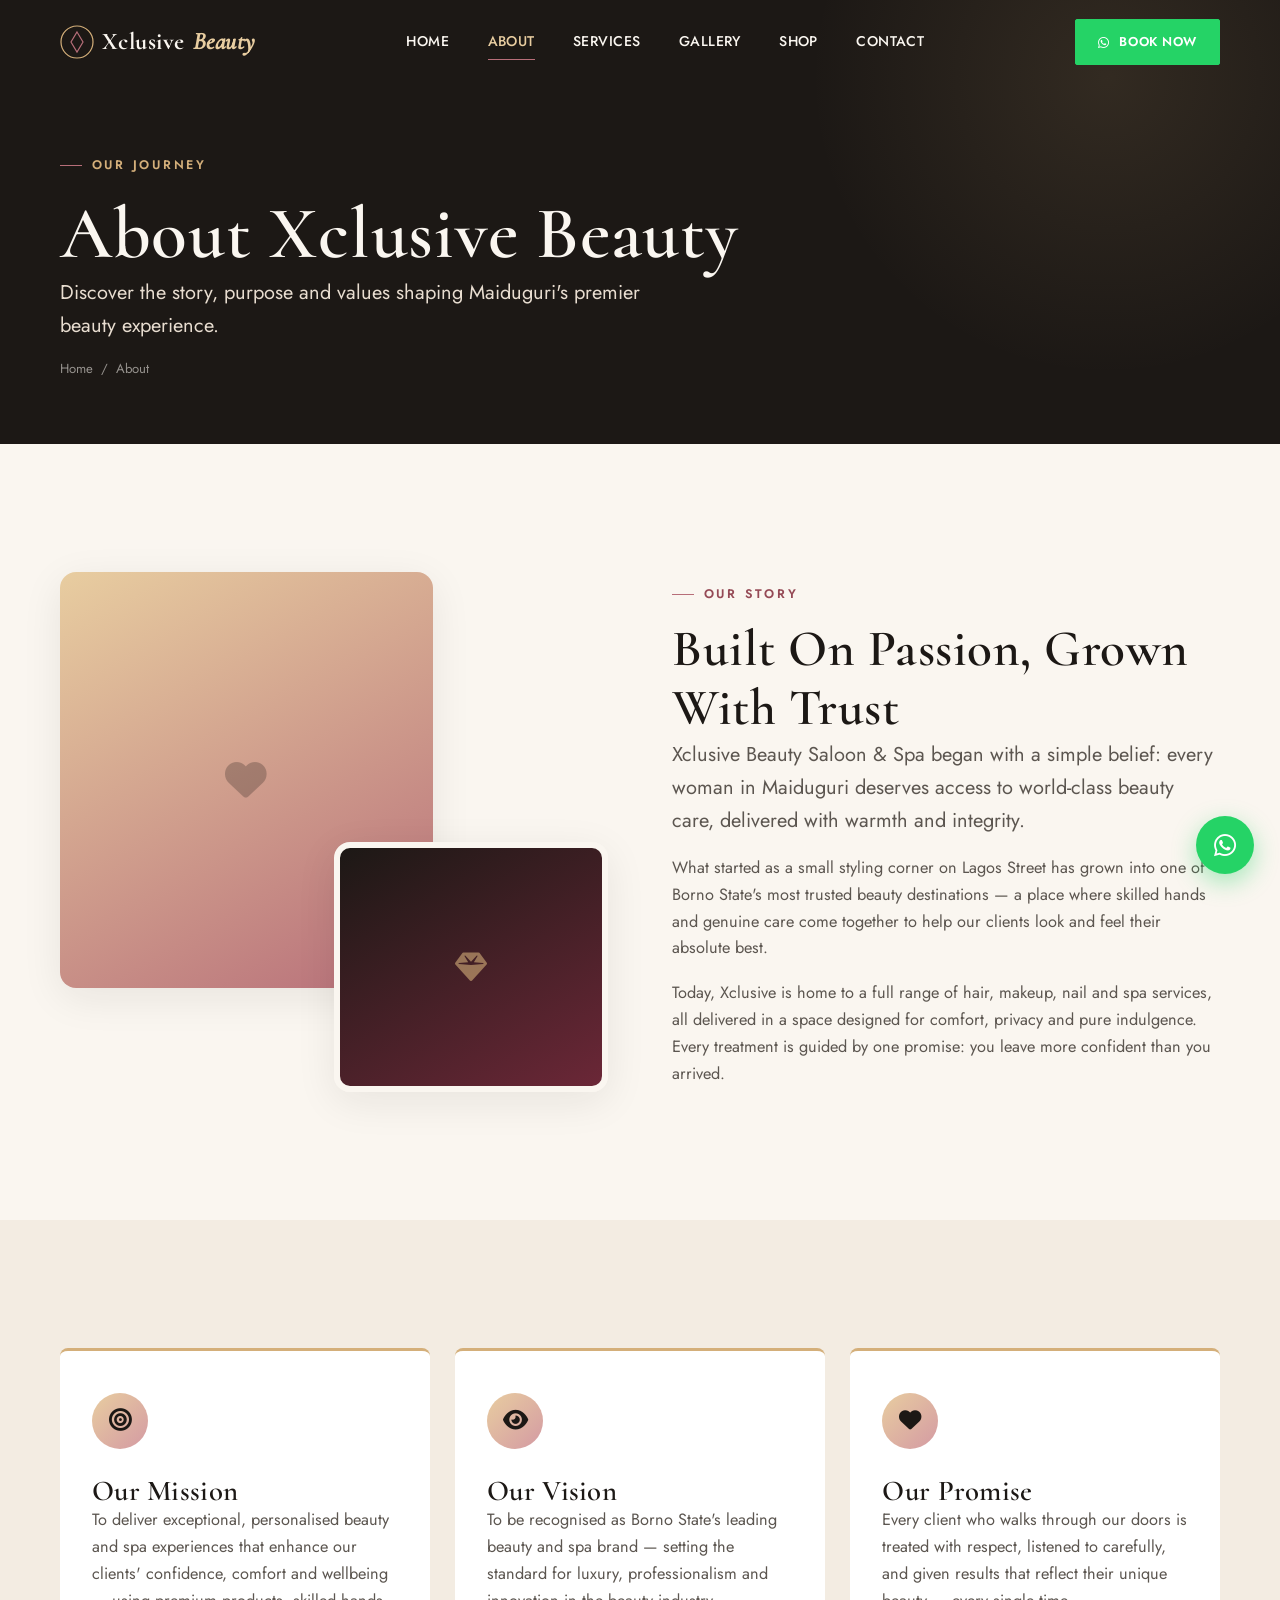
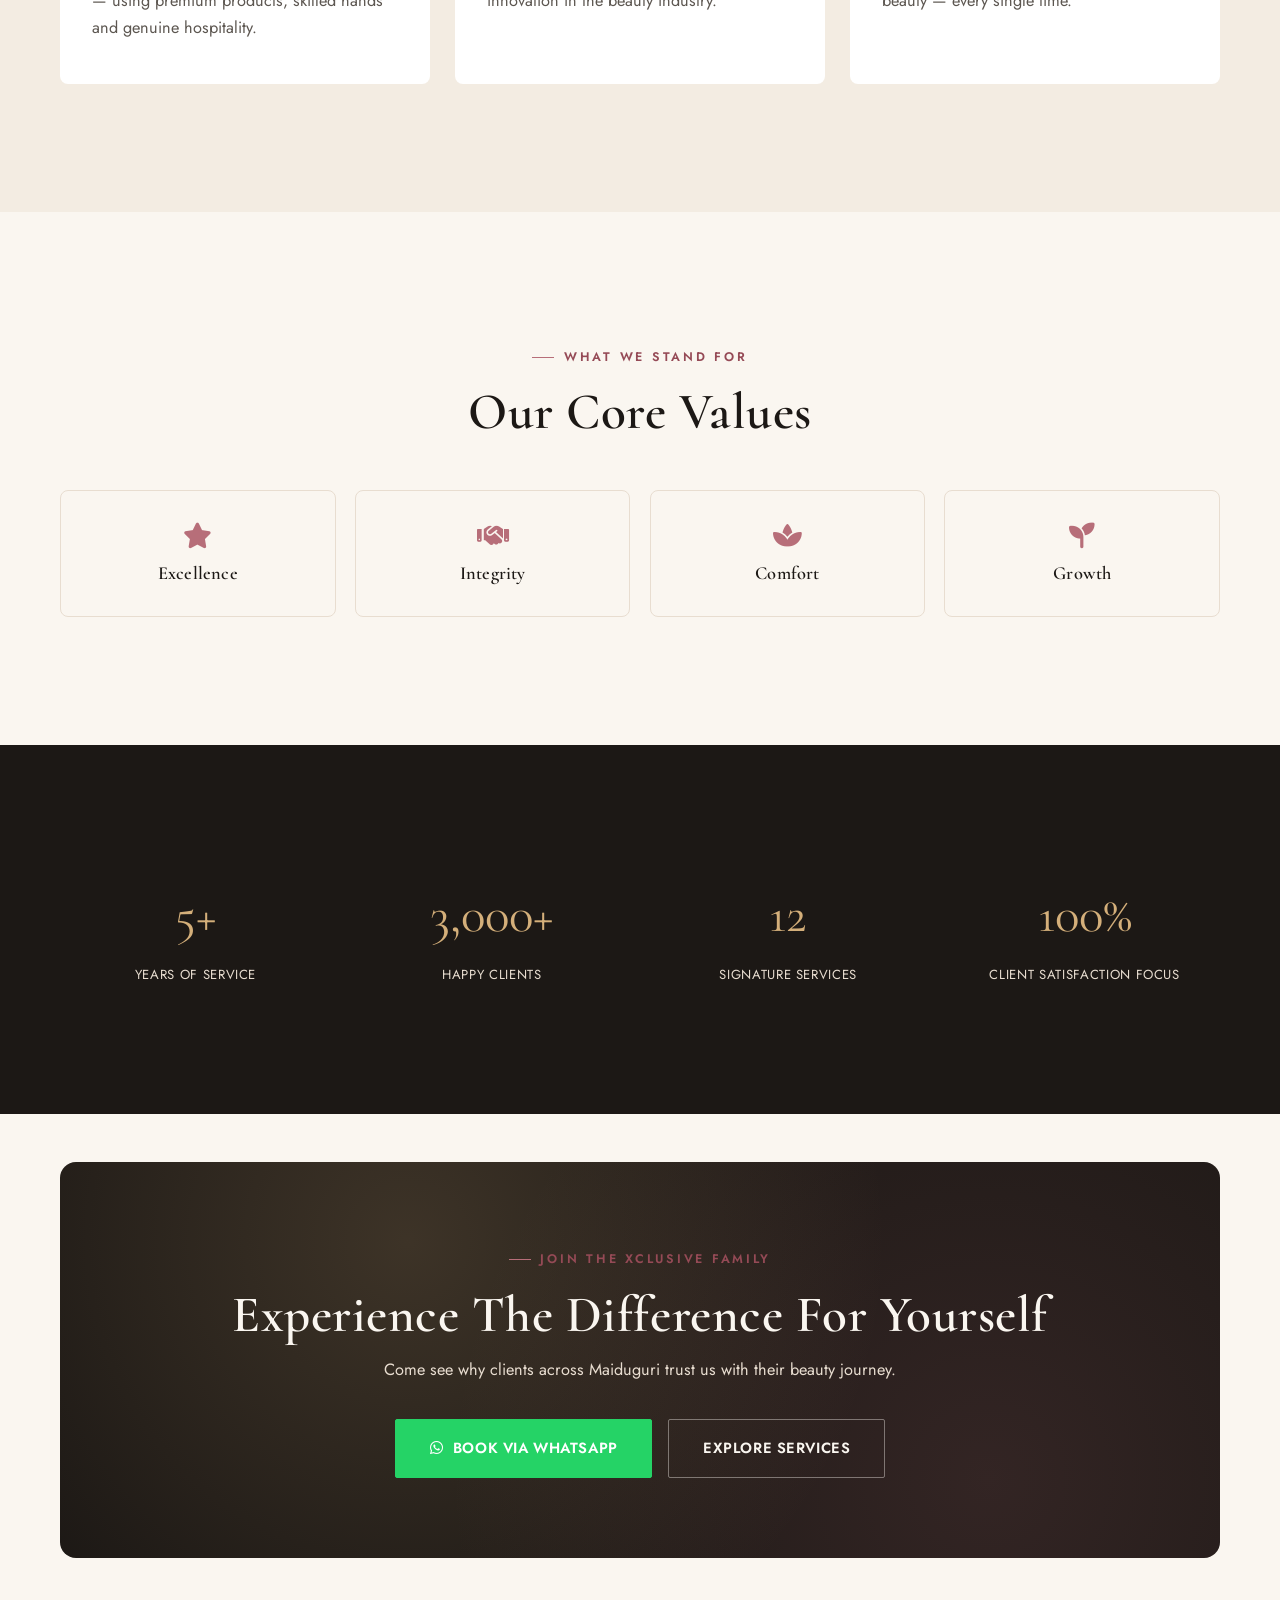
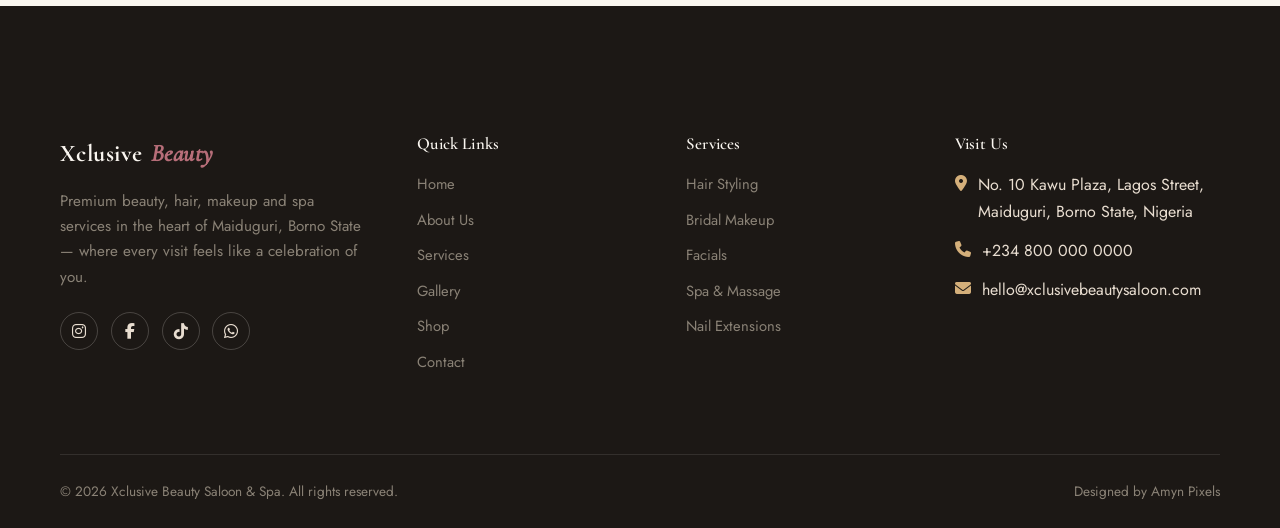
==== about.html @ 2d0c9a49 "Add files via upload" ====
<!DOCTYPE html>
<html lang="en" class="no-js">
<head>
  <meta charset="UTF-8">
  <meta name="viewport" content="width=device-width, initial-scale=1.0">
  <title>About Us | Xclusive Beauty Saloon & Spa Maiduguri</title>
  <meta name="description" content="Learn the story behind Xclusive Beauty Saloon & Spa in Maiduguri — our mission, vision and core values driving Borno State's premier beauty experience.">
  <meta name="keywords" content="Beauty Salon Maiduguri, About Xclusive Beauty, Hair Salon Maiduguri, Best Salon in Maiduguri">
  <link rel="canonical" href="https://xclusivebeautysaloon.com/about.html">

  <meta property="og:type" content="website">
  <meta property="og:title" content="About Xclusive Beauty Saloon & Spa">
  <meta property="og:description" content="The story, mission, vision and values behind Maiduguri's premier beauty and spa destination.">
  <meta property="og:url" content="https://xclusivebeautysaloon.com/about.html">
  <meta property="og:image" content="https://xclusivebeautysaloon.com/assets/images/og-cover.jpg">
  <meta name="twitter:card" content="summary_large_image">

  <link rel="icon" type="image/png" href="assets/images/favicon.png">
  <link rel="stylesheet" href="assets/css/style.css">
  <link rel="stylesheet" href="assets/fontawesome/css/all.min.css">
<noscript><style>.reveal{opacity:1!important;transform:none!important;}.mobile-menu,.menu-backdrop,.nav-toggle{display:none!important;}.nav-menu{display:flex!important;}</style></noscript>
</head>
<body>
  <a href="#main" class="skip-link">Skip to main content</a>

  <header class="site-header" id="siteHeader">
    <div class="container nav-wrap">
      <a href="index.html" class="logo">
        <span class="logo-mark">
          <svg width="34" height="34" viewBox="0 0 34 34" fill="none">
            <circle cx="17" cy="17" r="16" stroke="#D4AF7A" stroke-width="1.2"/>
            <path d="M17 7 L23 17 L17 27 L11 17 Z" stroke="#B76E79" stroke-width="1.2" fill="none"/>
          </svg>
        </span>
        <span>Xclusive</span> <span class="accent">Beauty</span>
      </a>

      <nav class="nav-menu" aria-label="Primary">
        <a href="index.html">Home</a>
        <a href="about.html" class="active">About</a>
        <a href="services.html">Services</a>
        <a href="gallery.html">Gallery</a>
        <a href="shop.html">Shop</a>
        <a href="contact.html">Contact</a>
      </nav>

      <div class="nav-actions">
        <a href="#" class="btn btn-whatsapp btn-sm" data-wa-book="">
          <i class="fa-brands fa-whatsapp"></i> Book Now
        </a>
        <button class="nav-toggle" aria-label="Open menu" aria-expanded="false">
          <span></span><span></span><span></span>
        </button>
      </div>
    </div>
  </header>

  <div class="menu-backdrop"></div>
  <nav class="mobile-menu" aria-label="Mobile">
    <a href="index.html">Home</a>
    <a href="about.html">About</a>
    <a href="services.html">Services</a>
    <a href="gallery.html">Gallery</a>
    <a href="shop.html">Shop</a>
    <a href="contact.html">Contact</a>
    <div class="mobile-cta">
      <a href="#" class="btn btn-whatsapp btn-block" data-wa-book="">
        <i class="fa-brands fa-whatsapp"></i> Book Via WhatsApp
      </a>
    </div>
  </nav>

  <main id="main">
    <section class="page-hero">
      <div class="container">
        <span class="eyebrow">Our Journey</span>
        <h1>About Xclusive Beauty</h1>
        <p class="lede">Discover the story, purpose and values shaping Maiduguri's premier beauty experience.</p>
        <div class="breadcrumb"><a href="index.html">Home</a><span>/</span><span>About</span></div>
      </div>
    </section>

    <!-- ===================== OUR STORY ===================== -->
    <section>
      <div class="container story-grid">
        <div class="story-collage reveal">
          <div class="img-1" style="background:linear-gradient(150deg,#E8CDA0,#B76E79);display:flex;align-items:center;justify-content:center;">
            <i class="fa-solid fa-heart" style="font-size:2.6rem;color:#1C1815;opacity:0.25;"></i>
          </div>
          <div class="img-2" style="background:linear-gradient(150deg,#1C1815,#6B2737);display:flex;align-items:center;justify-content:center;">
            <i class="fa-solid fa-gem" style="font-size:2rem;color:#D4AF7A;opacity:0.6;"></i>
          </div>
        </div>

        <div class="reveal reveal-delay-1">
          <span class="eyebrow">Our Story</span>
          <h2>Built On Passion, Grown With Trust</h2>
          <p class="lede">Xclusive Beauty Saloon & Spa began with a simple belief: every woman in Maiduguri deserves access to world-class beauty care, delivered with warmth and integrity.</p>
          <p style="margin-top:1.1rem;">What started as a small styling corner on Lagos Street has grown into one of Borno State's most trusted beauty destinations — a place where skilled hands and genuine care come together to help our clients look and feel their absolute best.</p>
          <p style="margin-top:1.1rem;">Today, Xclusive is home to a full range of hair, makeup, nail and spa services, all delivered in a space designed for comfort, privacy and pure indulgence. Every treatment is guided by one promise: you leave more confident than you arrived.</p>
        </div>
      </div>
    </section>

    <!-- ===================== MISSION / VISION / VALUES INTRO ===================== -->
    <section class="bg-cream-dim">
      <div class="container">
        <div class="mvv-grid">
          <div class="mvv-card reveal">
            <div class="why-icon"><i class="fa-solid fa-bullseye"></i></div>
            <h3>Our Mission</h3>
            <p>To deliver exceptional, personalised beauty and spa experiences that enhance our clients' confidence, comfort and wellbeing — using premium products, skilled hands and genuine hospitality.</p>
          </div>

          <div class="mvv-card reveal reveal-delay-1">
            <div class="why-icon"><i class="fa-solid fa-eye"></i></div>
            <h3>Our Vision</h3>
            <p>To be recognised as Borno State's leading beauty and spa brand — setting the standard for luxury, professionalism and innovation in the beauty industry.</p>
          </div>

          <div class="mvv-card reveal reveal-delay-2">
            <div class="why-icon"><i class="fa-solid fa-heart"></i></div>
            <h3>Our Promise</h3>
            <p>Every client who walks through our doors is treated with respect, listened to carefully, and given results that reflect their unique beauty — every single time.</p>
          </div>
        </div>
      </div>
    </section>

    <!-- ===================== CORE VALUES ===================== -->
    <section>
      <div class="container">
        <div class="section-head center reveal">
          <span class="eyebrow" style="justify-content:center;">What We Stand For</span>
          <h2>Our Core Values</h2>
        </div>

        <div class="values-grid">
          <div class="value-pill reveal">
            <i class="fa-solid fa-star"></i>
            <h4>Excellence</h4>
          </div>
          <div class="value-pill reveal reveal-delay-1">
            <i class="fa-solid fa-handshake"></i>
            <h4>Integrity</h4>
          </div>
          <div class="value-pill reveal reveal-delay-2">
            <i class="fa-solid fa-spa"></i>
            <h4>Comfort</h4>
          </div>
          <div class="value-pill reveal reveal-delay-3">
            <i class="fa-solid fa-seedling"></i>
            <h4>Growth</h4>
          </div>
        </div>
      </div>
    </section>

    <!-- ===================== STATS ===================== -->
    <section class="bg-dark">
      <div class="container">
        <div class="stat-strip reveal">
          <div>
            <div class="num">5+</div>
            <div class="label">Years of Service</div>
          </div>
          <div>
            <div class="num">3,000+</div>
            <div class="label">Happy Clients</div>
          </div>
          <div>
            <div class="num">12</div>
            <div class="label">Signature Services</div>
          </div>
          <div>
            <div class="num">100%</div>
            <div class="label">Client Satisfaction Focus</div>
          </div>
        </div>
      </div>
    </section>

    <!-- ===================== CTA ===================== -->
    <section class="section-cta">
      <div class="container">
        <div class="cta-band reveal">
          <span class="eyebrow" style="justify-content:center;">Join The Xclusive Family</span>
          <h2>Experience The Difference For Yourself</h2>
          <p>Come see why clients across Maiduguri trust us with their beauty journey.</p>
          <div class="cta-actions">
            <a href="#" class="btn btn-whatsapp" data-wa-book="">
              <i class="fa-brands fa-whatsapp"></i> Book Via WhatsApp
            </a>
            <a href="services.html" class="btn btn-outline on-dark">Explore Services</a>
          </div>
        </div>
      </div>
    </section>
  </main>

  <footer class="site-footer">
    <div class="container">
      <div class="footer-grid">
        <div class="footer-brand">
          <a href="index.html" class="logo"><span>Xclusive</span> <span class="accent">Beauty</span></a>
          <p>Premium beauty, hair, makeup and spa services in the heart of Maiduguri, Borno State — where every visit feels like a celebration of you.</p>
          <div class="social-row">
            <a href="#" aria-label="Instagram"><i class="fa-brands fa-instagram"></i></a>
            <a href="#" aria-label="Facebook"><i class="fa-brands fa-facebook-f"></i></a>
            <a href="#" aria-label="TikTok"><i class="fa-brands fa-tiktok"></i></a>
            <a href="#" data-wa-general aria-label="WhatsApp"><i class="fa-brands fa-whatsapp"></i></a>
          </div>
        </div>

        <div class="footer-col">
          <h4>Quick Links</h4>
          <ul>
            <li><a href="index.html">Home</a></li>
            <li><a href="about.html">About Us</a></li>
            <li><a href="services.html">Services</a></li>
            <li><a href="gallery.html">Gallery</a></li>
            <li><a href="shop.html">Shop</a></li>
            <li><a href="contact.html">Contact</a></li>
          </ul>
        </div>

        <div class="footer-col">
          <h4>Services</h4>
          <ul>
            <li><a href="services.html#hair-styling">Hair Styling</a></li>
            <li><a href="services.html#bridal-makeup">Bridal Makeup</a></li>
            <li><a href="services.html#facials">Facials</a></li>
            <li><a href="services.html#spa-massage">Spa & Massage</a></li>
            <li><a href="services.html#nail-extensions">Nail Extensions</a></li>
          </ul>
        </div>

        <div class="footer-col">
          <h4>Visit Us</h4>
          <div class="contact-item">
            <i class="fa-solid fa-location-dot"></i>
            <span>No. 10 Kawu Plaza, Lagos Street, Maiduguri, Borno State, Nigeria</span>
          </div>
          <div class="contact-item" style="margin-top:0.8rem;">
            <i class="fa-solid fa-phone"></i>
            <span>+234 800 000 0000</span>
          </div>
          <div class="contact-item" style="margin-top:0.8rem;">
            <i class="fa-solid fa-envelope"></i>
            <span>hello@xclusivebeautysaloon.com</span>
          </div>
        </div>
      </div>

      <div class="footer-bottom">
        <span>&copy; <span data-year></span> Xclusive Beauty Saloon & Spa. All rights reserved.</span>
        <span>Designed by Amyn Pixels</span>
      </div>
    </div>
  </footer>

  <a href="#" class="wa-float" data-wa-general aria-label="Chat with us on WhatsApp">
    <i class="fa-brands fa-whatsapp"></i>
  </a>

  <script src="assets/js/script.js"></script>
</body>
</html>
---- assets/css/style.css ----
/* ==========================================================================
   XCLUSIVE BEAUTY SALOON & SPA — Design System
   Maiduguri, Borno State, Nigeria
   ========================================================================== */

/* -------------------- Fonts (self-hosted) -------------------- */
@font-face {
  font-family: 'Cormorant';
  font-style: normal;
  font-weight: 400;
  font-display: swap;
  src: url('../fonts/cormorant-latin-400-normal.woff2') format('woff2');
}
@font-face {
  font-family: 'Cormorant';
  font-style: normal;
  font-weight: 500;
  font-display: swap;
  src: url('../fonts/cormorant-latin-500-normal.woff2') format('woff2');
}
@font-face {
  font-family: 'Cormorant';
  font-style: italic;
  font-weight: 500;
  font-display: swap;
  src: url('../fonts/cormorant-latin-500-italic.woff2') format('woff2');
}
@font-face {
  font-family: 'Cormorant';
  font-style: normal;
  font-weight: 600;
  font-display: swap;
  src: url('../fonts/cormorant-latin-600-normal.woff2') format('woff2');
}
@font-face {
  font-family: 'Cormorant';
  font-style: normal;
  font-weight: 700;
  font-display: swap;
  src: url('../fonts/cormorant-latin-700-normal.woff2') format('woff2');
}
@font-face {
  font-family: 'Jost';
  font-style: normal;
  font-weight: 300;
  font-display: swap;
  src: url('../fonts/jost-latin-300-normal.woff2') format('woff2');
}
@font-face {
  font-family: 'Jost';
  font-style: normal;
  font-weight: 400;
  font-display: swap;
  src: url('../fonts/jost-latin-400-normal.woff2') format('woff2');
}
@font-face {
  font-family: 'Jost';
  font-style: normal;
  font-weight: 500;
  font-display: swap;
  src: url('../fonts/jost-latin-500-normal.woff2') format('woff2');
}
@font-face {
  font-family: 'Jost';
  font-style: normal;
  font-weight: 600;
  font-display: swap;
  src: url('../fonts/jost-latin-600-normal.woff2') format('woff2');
}
@font-face {
  font-family: 'Jost';
  font-style: normal;
  font-weight: 700;
  font-display: swap;
  src: url('../fonts/jost-latin-700-normal.woff2') format('woff2');
}

/* -------------------- Design Tokens -------------------- */
:root {
  /* Color Palette */
  --charcoal: #1C1815;
  --charcoal-soft: #2A241F;
  --rose-gold: #B76E79;
  --rose-gold-light: #D49AA3;
  --rose-gold-text: #954A56; /* AA-compliant variant for small text on light backgrounds */
  --soft-gold: #D4AF7A;
  --soft-gold-light: #E8CDA0;
  --cream: #FAF6F0;
  --cream-dim: #F3ECE2;
  --beige: #E8DDD0;
  --wine: #6B2737;
  --white: #FFFFFF;

  --ink: #1C1815;
  --ink-soft: #5C5650;
  --ink-faint: #8A8276;

  /* Typography */
  --font-display: 'Cormorant', serif;
  --font-body: 'Jost', sans-serif;

  /* Spacing scale */
  --space-xs: 0.5rem;
  --space-sm: 1rem;
  --space-md: 1.75rem;
  --space-lg: 3rem;
  --space-xl: 5rem;
  --space-2xl: 8rem;

  /* Radius */
  --radius-sm: 4px;
  --radius-md: 8px;
  --radius-lg: 16px;

  /* Shadow */
  --shadow-soft: 0 10px 40px rgba(28, 24, 21, 0.08);
  --shadow-deep: 0 20px 60px rgba(28, 24, 21, 0.18);
  --shadow-gold: 0 8px 30px rgba(212, 175, 122, 0.25);

  /* Transitions */
  --ease: cubic-bezier(0.4, 0, 0.2, 1);
  --t-fast: 0.25s var(--ease);
  --t-med: 0.45s var(--ease);
  --t-slow: 0.7s var(--ease);

  --container: 1240px;
  --header-h: 84px;
}

/* -------------------- Reset -------------------- */
* { margin: 0; padding: 0; box-sizing: border-box; }

html {
  scroll-behavior: smooth;
  -webkit-text-size-adjust: 100%;
}

@media (prefers-reduced-motion: reduce) {
  html { scroll-behavior: auto; }
  *, *::before, *::after {
    animation-duration: 0.01ms !important;
    animation-iteration-count: 1 !important;
    transition-duration: 0.01ms !important;
    scroll-behavior: auto !important;
  }
}

body {
  font-family: var(--font-body);
  background: var(--cream);
  color: var(--ink);
  line-height: 1.65;
  font-weight: 400;
  -webkit-font-smoothing: antialiased;
  overflow-x: hidden;
}

img { max-width: 100%; display: block; }
a { color: inherit; text-decoration: none; }
ul { list-style: none; }
button { font-family: inherit; cursor: pointer; border: none; background: none; }
input, textarea { font-family: inherit; }

:focus-visible {
  outline: 2px solid var(--rose-gold);
  outline-offset: 3px;
}

.container {
  width: 100%;
  max-width: var(--container);
  margin: 0 auto;
  padding: 0 1.5rem;
}

@media (min-width: 768px) {
  .container { padding: 0 2.5rem; }
}

/* -------------------- Typography -------------------- */
h1, h2, h3, h4, .font-display {
  font-family: var(--font-display);
  font-weight: 600;
  line-height: 1.15;
  color: var(--charcoal);
  letter-spacing: 0.01em;
}

h1 { font-size: clamp(2.6rem, 7vw, 4.6rem); font-weight: 600; }
h2 { font-size: clamp(2.1rem, 5vw, 3.2rem); }
h3 { font-size: clamp(1.4rem, 3vw, 1.8rem); }

.eyebrow {
  font-family: var(--font-body);
  font-size: 0.78rem;
  letter-spacing: 0.22em;
  text-transform: uppercase;
  color: var(--rose-gold-text);
  font-weight: 600;
  display: inline-flex;
  align-items: center;
  gap: 0.6rem;
  margin-bottom: var(--space-sm);
}

.eyebrow::before {
  content: '';
  width: 22px;
  height: 1px;
  background: var(--rose-gold);
  display: inline-block;
}

p { color: var(--ink-soft); font-size: 1.02rem; }

.lede {
  font-size: clamp(1.05rem, 2vw, 1.25rem);
  color: var(--ink-soft);
  max-width: 620px;
}

/* -------------------- Ornament: signature motif --------------------
   A linear geometric motif referencing Islamic star-pattern lattices,
   rendered minimally as section dividers and accents. */
.motif-divider {
  width: 100%;
  height: 28px;
  display: flex;
  justify-content: center;
  align-items: center;
  margin: var(--space-lg) 0;
}

.motif-divider svg { height: 100%; opacity: 0.55; }

.motif-rule {
  display: flex;
  align-items: center;
  gap: 0.8rem;
}

.motif-rule .line {
  height: 1px;
  width: 40px;
  background: linear-gradient(90deg, transparent, var(--soft-gold));
}

.motif-rule .line.right {
  background: linear-gradient(90deg, var(--soft-gold), transparent);
}

.motif-diamond {
  width: 8px;
  height: 8px;
  border: 1.5px solid var(--soft-gold);
  transform: rotate(45deg);
}

/* -------------------- Buttons -------------------- */
.btn {
  display: inline-flex;
  align-items: center;
  justify-content: center;
  gap: 0.6rem;
  padding: 1rem 2.1rem;
  font-family: var(--font-body);
  font-size: 0.92rem;
  font-weight: 600;
  letter-spacing: 0.04em;
  text-transform: uppercase;
  border-radius: 2px;
  transition: all var(--t-fast);
  white-space: nowrap;
  position: relative;
}

.btn-primary {
  background: var(--charcoal);
  color: var(--cream);
  border: 1px solid var(--charcoal);
}

.btn-primary:hover {
  background: var(--wine);
  border-color: var(--wine);
  transform: translateY(-2px);
  box-shadow: var(--shadow-deep);
}

.btn-gold {
  background: linear-gradient(135deg, var(--soft-gold), var(--rose-gold));
  color: var(--charcoal);
  border: 1px solid transparent;
}

.btn-gold:hover {
  transform: translateY(-2px);
  box-shadow: var(--shadow-gold);
}

.btn-outline {
  background: transparent;
  color: var(--charcoal);
  border: 1px solid var(--charcoal);
}

.btn-outline:hover {
  background: var(--charcoal);
  color: var(--cream);
}

.btn-outline.on-dark {
  color: var(--cream);
  border-color: rgba(250, 246, 240, 0.4);
}

.btn-outline.on-dark:hover {
  background: var(--cream);
  color: var(--charcoal);
}

.btn-whatsapp {
  background: #25D366;
  color: var(--white);
  border: 1px solid #25D366;
}

.btn-whatsapp:hover {
  background: #1ebe59;
  transform: translateY(-2px);
  box-shadow: 0 10px 30px rgba(37, 211, 102, 0.35);
}

.btn-sm { padding: 0.7rem 1.4rem; font-size: 0.8rem; }
.btn-block { width: 100%; }

/* -------------------- Header / Navigation -------------------- */
.site-header {
  position: fixed;
  top: 0;
  left: 0;
  width: 100%;
  z-index: 1000;
  height: var(--header-h);
  display: flex;
  align-items: center;
  background: rgba(250, 246, 240, 0.0);
  transition: all var(--t-med);
}

.site-header .logo,
.site-header .nav-menu a {
  color: var(--cream);
  transition: color var(--t-med);
}

.site-header .logo .accent {
  color: var(--soft-gold-light);
}

.site-header .nav-toggle span {
  background: var(--cream);
}

.site-header.is-scrolled {
  background: rgba(250, 246, 240, 0.96);
  backdrop-filter: blur(10px);
  box-shadow: 0 1px 0 rgba(28,24,21,0.06);
  height: 72px;
}

.site-header.is-scrolled .logo,
.site-header.is-scrolled .nav-menu a {
  color: var(--charcoal);
}

.site-header.is-scrolled .logo .accent {
  color: var(--rose-gold-text);
}

.site-header.is-scrolled .nav-toggle span {
  background: var(--charcoal);
}

.nav-wrap {
  width: 100%;
  display: flex;
  align-items: center;
  justify-content: space-between;
}

.logo {
  font-family: var(--font-display);
  font-size: 1.5rem;
  font-weight: 700;
  letter-spacing: 0.02em;
  display: flex;
  align-items: center;
  gap: 0.5rem;
}

.logo .logo-mark {
  width: 34px;
  height: 34px;
  display: inline-flex;
  align-items: center;
  justify-content: center;
}

.logo span.accent { color: var(--rose-gold); font-style: italic; }

.nav-menu {
  display: none;
  align-items: center;
  gap: 2.4rem;
}

.nav-menu a {
  font-size: 0.88rem;
  font-weight: 500;
  letter-spacing: 0.03em;
  text-transform: uppercase;
  position: relative;
  padding: 0.4rem 0;
  transition: color var(--t-fast);
}

.nav-menu a::after {
  content: '';
  position: absolute;
  bottom: 0;
  left: 0;
  width: 0;
  height: 1px;
  background: var(--rose-gold);
  transition: width var(--t-fast);
}

.nav-menu a:hover::after,
.nav-menu a.active::after {
  width: 100%;
}

.nav-menu a.active { color: var(--soft-gold-light); }
.site-header.is-scrolled .nav-menu a.active { color: var(--rose-gold-text); }

.nav-actions { display: flex; align-items: center; gap: 1rem; }

.nav-actions .btn { display: none; }

.nav-toggle {
  display: flex;
  flex-direction: column;
  justify-content: center;
  gap: 5px;
  width: 30px;
  height: 30px;
  z-index: 1001;
}

.nav-toggle span {
  width: 100%;
  height: 1.5px;
  background: var(--charcoal);
  transition: all var(--t-fast);
}

.nav-toggle.is-active span:nth-child(1) { transform: translateY(6.5px) rotate(45deg); }
.nav-toggle.is-active span:nth-child(2) { opacity: 0; }
.nav-toggle.is-active span:nth-child(3) { transform: translateY(-6.5px) rotate(-45deg); }

.mobile-menu {
  position: fixed;
  top: 0;
  right: 0;
  width: 100%;
  max-width: 380px;
  height: 100vh;
  background: var(--charcoal);
  z-index: 999;
  transform: translateX(100%);
  transition: transform var(--t-med);
  display: flex;
  flex-direction: column;
  padding: calc(var(--header-h) + 1rem) 2.2rem 2rem;
}

.mobile-menu.is-open { transform: translateX(0); }

.mobile-menu a {
  font-family: var(--font-display);
  font-size: 1.7rem;
  color: var(--cream);
  padding: 0.7rem 0;
  border-bottom: 1px solid rgba(250,246,240,0.08);
}

.mobile-menu .mobile-cta {
  margin-top: var(--space-lg);
  display: flex;
  flex-direction: column;
  gap: 0.9rem;
}

.menu-backdrop {
  position: fixed;
  inset: 0;
  background: rgba(28,24,21,0.5);
  z-index: 998;
  opacity: 0;
  visibility: hidden;
  transition: opacity var(--t-med);
}

.menu-backdrop.is-open { opacity: 1; visibility: visible; }

@media (min-width: 1000px) {
  .nav-menu { display: flex; }
  .nav-actions .btn { display: inline-flex; }
  .nav-toggle, .mobile-menu, .menu-backdrop { display: none; }
}

/* -------------------- Page Hero (sub-pages) -------------------- */
.page-hero {
  padding: calc(var(--header-h) + 4rem) 0 4rem;
  background: var(--charcoal);
  position: relative;
  overflow: hidden;
}

.page-hero::before {
  content: '';
  position: absolute;
  top: -50%;
  right: -10%;
  width: 600px;
  height: 600px;
  background: radial-gradient(circle, rgba(212,175,122,0.12), transparent 70%);
}

.page-hero .container { position: relative; z-index: 2; }
.page-hero .eyebrow { color: var(--soft-gold); }
.page-hero h1 { color: var(--cream); }
.page-hero p { color: var(--beige); }

.breadcrumb {
  display: flex;
  gap: 0.5rem;
  font-size: 0.82rem;
  color: var(--ink-faint);
  margin-top: 1rem;
}

.page-hero .breadcrumb { color: rgba(250,246,240,0.55); }
.page-hero .breadcrumb a:hover { color: var(--soft-gold); }

/* -------------------- Sections -------------------- */
section { padding: var(--space-2xl) 0; position: relative; }

.section-head {
  max-width: 680px;
  margin-bottom: var(--space-lg);
}

.section-head.center { margin-left: auto; margin-right: auto; text-align: center; }

.bg-dark { background: var(--charcoal); color: var(--cream); }
.bg-dark h2, .bg-dark h3 { color: var(--cream); }
.bg-dark p { color: var(--beige); }
.bg-dark .eyebrow { color: var(--soft-gold); }

.bg-beige { background: var(--beige); }
.bg-cream-dim { background: var(--cream-dim); }

/* -------------------- Scroll Reveal -------------------- */
.reveal {
  opacity: 0;
  transform: translateY(28px);
  transition: opacity 0.8s var(--ease), transform 0.8s var(--ease);
}

.reveal.is-visible {
  opacity: 1;
  transform: translateY(0);
}

.reveal-delay-1 { transition-delay: 0.1s; }
.reveal-delay-2 { transition-delay: 0.2s; }
.reveal-delay-3 { transition-delay: 0.3s; }
.reveal-delay-4 { transition-delay: 0.4s; }

/* If JavaScript fails to load, ensure content is still visible */
.no-js .reveal {
  opacity: 1;
  transform: none;
}

/* -------------------- Footer -------------------- */
.site-footer {
  background: var(--charcoal);
  color: var(--beige);
  padding: var(--space-2xl) 0 0;
}

.footer-grid {
  display: grid;
  gap: var(--space-lg);
  grid-template-columns: 1fr;
  padding-bottom: var(--space-xl);
  border-bottom: 1px solid rgba(250,246,240,0.1);
}

@media (min-width: 768px) {
  .footer-grid { grid-template-columns: 1.4fr 1fr 1fr 1.2fr; }
}

.footer-brand .logo { color: var(--cream); }
.footer-brand p { margin-top: 1rem; max-width: 320px; color: var(--ink-faint); font-size: 0.95rem; }

.footer-col h4 {
  color: var(--cream);
  font-size: 1.05rem;
  margin-bottom: 1.2rem;
  font-family: var(--font-display);
}

.footer-col ul { display: flex; flex-direction: column; gap: 0.7rem; }
.footer-col a, .footer-col li {
  color: var(--ink-faint);
  font-size: 0.92rem;
  transition: color var(--t-fast);
}
.footer-col a:hover { color: var(--soft-gold); }

.footer-col .contact-item {
  display: flex;
  gap: 0.7rem;
  align-items: flex-start;
}

.footer-col .contact-item i { color: var(--soft-gold); margin-top: 3px; width: 16px; }

.social-row { display: flex; gap: 0.8rem; margin-top: 1.4rem; }

.social-row a {
  width: 38px;
  height: 38px;
  border-radius: 50%;
  border: 1px solid rgba(250,246,240,0.2);
  display: flex;
  align-items: center;
  justify-content: center;
  transition: all var(--t-fast);
}

.social-row a:hover {
  background: var(--rose-gold);
  border-color: var(--rose-gold);
  transform: translateY(-3px);
}

.footer-bottom {
  padding: 1.6rem 0;
  display: flex;
  flex-direction: column;
  gap: 0.6rem;
  align-items: center;
  text-align: center;
  font-size: 0.85rem;
  color: var(--ink-faint);
}

@media (min-width: 768px) {
  .footer-bottom { flex-direction: row; justify-content: space-between; }
}

/* -------------------- WhatsApp Floating Button -------------------- */
.wa-float {
  position: fixed;
  bottom: 1.6rem;
  right: 1.6rem;
  width: 58px;
  height: 58px;
  background: #25D366;
  border-radius: 50%;
  display: flex;
  align-items: center;
  justify-content: center;
  color: #fff;
  font-size: 1.6rem;
  box-shadow: 0 8px 24px rgba(37,211,102,0.4);
  z-index: 900;
  transition: transform var(--t-fast);
  animation: wa-pulse 2.6s infinite;
}

.wa-float:hover { transform: scale(1.08); }

@keyframes wa-pulse {
  0% { box-shadow: 0 8px 24px rgba(37,211,102,0.4), 0 0 0 0 rgba(37,211,102,0.5); }
  70% { box-shadow: 0 8px 24px rgba(37,211,102,0.4), 0 0 0 14px rgba(37,211,102,0); }
  100% { box-shadow: 0 8px 24px rgba(37,211,102,0.4), 0 0 0 0 rgba(37,211,102,0); }
}

/* -------------------- Utility -------------------- */
.text-center { text-align: center; }
.mt-lg { margin-top: var(--space-lg); }
.mb-lg { margin-bottom: var(--space-lg); }
.flex-row { display: flex; align-items: center; }
.gap-sm { gap: 0.8rem; }
.gap-md { gap: 1.5rem; }

.visually-hidden {
  position: absolute;
  width: 1px; height: 1px;
  overflow: hidden;
  clip: rect(0,0,0,0);
}

.skip-link {
  position: absolute;
  left: -999px;
  top: 0;
  background: var(--charcoal);
  color: var(--cream);
  padding: 0.8rem 1.2rem;
  z-index: 2000;
}

.skip-link:focus { left: 0; }

/* ==========================================================================
   HOME PAGE COMPONENTS
   ========================================================================== */

/* -------------------- Hero -------------------- */
.hero {
  position: relative;
  min-height: 100vh;
  display: flex;
  align-items: center;
  background: var(--charcoal);
  overflow: hidden;
  padding-top: var(--header-h);
}

.hero-grid {
  display: grid;
  grid-template-columns: 1fr;
  gap: 2.5rem;
  align-items: center;
  width: 100%;
  position: relative;
  z-index: 3;
}

@media (min-width: 960px) {
  .hero-grid { grid-template-columns: 1.05fr 0.95fr; gap: 3rem; }
}

.hero-content { padding: 2rem 0; }

.hero-content .eyebrow { color: var(--soft-gold); }

.hero h1 {
  color: var(--cream);
  margin-bottom: 1.4rem;
}

.hero h1 em {
  font-style: italic;
  color: var(--rose-gold-light);
  font-weight: 500;
}

.hero .lede { color: var(--beige); margin-bottom: 2.2rem; }

.hero-actions {
  display: flex;
  flex-wrap: wrap;
  gap: 1rem;
}

.hero-stats {
  display: flex;
  gap: 1.8rem 2.2rem;
  margin-top: 3rem;
  flex-wrap: wrap;
}

.hero-stat {
  min-width: 110px;
  max-width: 140px;
  flex: 0 1 auto;
}

.hero-stat .num {
  font-family: var(--font-display);
  font-size: 2.1rem;
  color: var(--soft-gold);
  font-weight: 600;
  line-height: 1;
}

.hero-stat .label {
  font-size: 0.78rem;
  letter-spacing: 0.05em;
  text-transform: uppercase;
  color: var(--ink-faint);
  margin-top: 0.3rem;
  line-height: 1.4;
}

.hero-visual {
  position: relative;
  height: 420px;
}

@media (min-width: 960px) { .hero-visual { height: 560px; } }

.hero-frame {
  position: absolute;
  border-radius: var(--radius-lg);
  overflow: hidden;
  box-shadow: var(--shadow-deep);
}

.hero-frame.main {
  width: 78%;
  height: 88%;
  top: 0;
  right: 0;
}

.hero-frame.main img { width: 100%; height: 100%; object-fit: cover; }

.hero-frame.float {
  width: 48%;
  height: 42%;
  bottom: 0;
  left: 0;
  border: 6px solid var(--charcoal);
  z-index: 4;
}

.hero-frame.float img { width: 100%; height: 100%; object-fit: cover; }

.hero-badge {
  position: absolute;
  top: -1.4rem;
  right: 8%;
  background: linear-gradient(135deg, var(--soft-gold), var(--rose-gold));
  color: var(--charcoal);
  padding: 0.9rem 1.3rem;
  border-radius: var(--radius-md);
  box-shadow: var(--shadow-gold);
  z-index: 5;
  font-size: 0.82rem;
  font-weight: 600;
  display: flex;
  align-items: center;
  gap: 0.6rem;
  text-transform: uppercase;
  letter-spacing: 0.03em;
}

.hero-deco {
  position: absolute;
  top: 10%;
  left: 0;
  width: 380px;
  opacity: 0.25;
  z-index: 1;
  pointer-events: none;
}

.scroll-cue {
  position: absolute;
  bottom: 1.8rem;
  left: 50%;
  transform: translateX(-50%);
  display: flex;
  flex-direction: column;
  align-items: center;
  gap: 0.5rem;
  color: var(--ink-faint);
  font-size: 0.72rem;
  letter-spacing: 0.15em;
  text-transform: uppercase;
  z-index: 3;
}

.scroll-cue .line {
  width: 1px;
  height: 34px;
  background: linear-gradient(180deg, var(--soft-gold), transparent);
  animation: scrollline 1.8s infinite;
}

@keyframes scrollline {
  0% { transform: scaleY(0); transform-origin: top; }
  50% { transform: scaleY(1); transform-origin: top; }
  51% { transform-origin: bottom; }
  100% { transform: scaleY(0); transform-origin: bottom; }
}

/* -------------------- Welcome Section -------------------- */
.welcome-section {
  display: grid;
  gap: 2.5rem;
  align-items: center;
}

@media (min-width: 960px) {
  .welcome-section { grid-template-columns: 0.85fr 1.15fr; gap: 4rem; }
}

.welcome-visual {
  position: relative;
  aspect-ratio: 4/5;
  border-radius: var(--radius-lg);
  overflow: hidden;
  box-shadow: var(--shadow-soft);
}

.welcome-visual img { width: 100%; height: 100%; object-fit: cover; }

.welcome-visual .ornament-corner {
  position: absolute;
  bottom: -22px;
  right: -22px;
  width: 90px;
  height: 90px;
  z-index: 2;
}

.welcome-list {
  display: flex;
  flex-direction: column;
  gap: 1.2rem;
  margin-top: 2rem;
}

.welcome-list li {
  display: flex;
  gap: 0.9rem;
  align-items: flex-start;
  color: var(--ink-soft);
}

.welcome-list i {
  color: var(--rose-gold);
  margin-top: 4px;
  flex-shrink: 0;
}

/* -------------------- Why Choose Us -------------------- */
.why-grid {
  display: grid;
  grid-template-columns: 1fr;
  gap: 1.6rem;
}

@media (min-width: 640px) {
  .why-grid { grid-template-columns: repeat(2, 1fr); }
}

@media (min-width: 1000px) {
  .why-grid { grid-template-columns: repeat(4, 1fr); }
}

.why-card {
  background: var(--white);
  padding: 2.4rem 1.8rem;
  border-radius: var(--radius-md);
  text-align: left;
  transition: all var(--t-med);
  border: 1px solid rgba(28,24,21,0.06);
}

.why-card:hover {
  transform: translateY(-6px);
  box-shadow: var(--shadow-soft);
  border-color: transparent;
}

.why-icon {
  width: 56px;
  height: 56px;
  border-radius: 50%;
  background: linear-gradient(135deg, var(--soft-gold-light), var(--rose-gold-light));
  display: flex;
  align-items: center;
  justify-content: center;
  font-size: 1.4rem;
  color: var(--charcoal);
  margin-bottom: 1.4rem;
}

.why-card h3 { margin-bottom: 0.7rem; }
.why-card p { font-size: 0.94rem; }

/* -------------------- Service Cards (shared: home + services page) -------------------- */
.service-grid {
  display: grid;
  grid-template-columns: 1fr;
  gap: 1.6rem;
}

@media (min-width: 640px) {
  .service-grid { grid-template-columns: repeat(2, 1fr); }
}

@media (min-width: 1000px) {
  .service-grid { grid-template-columns: repeat(3, 1fr); }
}

.service-card {
  background: var(--white);
  border-radius: var(--radius-md);
  overflow: hidden;
  box-shadow: var(--shadow-soft);
  transition: all var(--t-med);
  display: flex;
  flex-direction: column;
}

.service-card:hover { transform: translateY(-8px); box-shadow: var(--shadow-deep); }

.service-card .service-media {
  position: relative;
  aspect-ratio: 4/3;
  overflow: hidden;
}

.service-card .service-media img {
  width: 100%; height: 100%; object-fit: cover;
  transition: transform var(--t-slow);
}

.service-card:hover .service-media img { transform: scale(1.08); }

.service-card .service-icon-badge {
  position: absolute;
  bottom: -22px;
  left: 1.6rem;
  width: 52px;
  height: 52px;
  border-radius: 50%;
  background: var(--charcoal);
  color: var(--soft-gold);
  display: flex;
  align-items: center;
  justify-content: center;
  font-size: 1.2rem;
  box-shadow: var(--shadow-soft);
}

.service-card .service-body {
  padding: 2.2rem 1.6rem 1.8rem;
  flex: 1;
  display: flex;
  flex-direction: column;
}

.service-card h3 { margin-bottom: 0.6rem; }
.service-card p { font-size: 0.93rem; margin-bottom: 1.2rem; flex: 1; }

.service-card .service-benefits {
  display: flex;
  flex-wrap: wrap;
  gap: 0.5rem;
  margin-bottom: 1.4rem;
}

.service-card .benefit-tag {
  font-size: 0.74rem;
  background: var(--cream-dim);
  color: var(--ink-soft);
  padding: 0.3rem 0.7rem;
  border-radius: 20px;
  letter-spacing: 0.02em;
}

.service-card .service-link {
  font-size: 0.85rem;
  font-weight: 600;
  text-transform: uppercase;
  letter-spacing: 0.04em;
  color: var(--rose-gold-text);
  display: inline-flex;
  align-items: center;
  gap: 0.5rem;
  transition: gap var(--t-fast);
}

.service-card .service-link:hover { gap: 0.9rem; }

/* -------------------- Gallery Preview / Grid -------------------- */
.gallery-grid {
  display: grid;
  grid-template-columns: repeat(2, 1fr);
  gap: 0.9rem;
}

@media (min-width: 700px) {
  .gallery-grid { grid-template-columns: repeat(3, 1fr); gap: 1.2rem; }
}

.gallery-item {
  position: relative;
  border-radius: var(--radius-md);
  overflow: hidden;
  aspect-ratio: 1/1;
  cursor: pointer;
}

.gallery-grid.masonry .gallery-item:nth-child(3n+1) { aspect-ratio: 3/4; }

@media (min-width: 700px) {
  .gallery-grid.masonry .gallery-item:nth-child(5n+2) { grid-row: span 2; aspect-ratio: 3/5; }
}

.gallery-item img {
  width: 100%; height: 100%; object-fit: cover;
  transition: transform var(--t-slow);
}

.gallery-item .gallery-overlay {
  position: absolute;
  inset: 0;
  background: linear-gradient(180deg, rgba(28,24,21,0) 40%, rgba(28,24,21,0.85) 100%);
  display: flex;
  flex-direction: column;
  justify-content: flex-end;
  padding: 1.1rem;
  opacity: 0;
  transition: opacity var(--t-fast);
}

.gallery-item:hover img { transform: scale(1.1); }
.gallery-item:hover .gallery-overlay { opacity: 1; }

.gallery-overlay .cat { font-size: 0.7rem; text-transform: uppercase; letter-spacing: 0.1em; color: var(--soft-gold); }
.gallery-overlay .ttl { color: var(--cream); font-family: var(--font-display); font-size: 1.1rem; }

.gallery-overlay .zoom-icon {
  position: absolute;
  top: 1rem; right: 1rem;
  width: 36px; height: 36px;
  border-radius: 50%;
  background: rgba(250,246,240,0.92);
  color: var(--charcoal);
  display: flex; align-items: center; justify-content: center;
  font-size: 0.85rem;
}

/* Gallery filter tabs */
.filter-tabs {
  display: flex;
  flex-wrap: wrap;
  gap: 0.7rem;
  margin-bottom: 2.4rem;
}

.filter-tab {
  padding: 0.6rem 1.3rem;
  border: 1px solid rgba(28,24,21,0.15);
  border-radius: 30px;
  font-size: 0.84rem;
  font-weight: 500;
  letter-spacing: 0.02em;
  color: var(--ink-soft);
  transition: all var(--t-fast);
}

.filter-tab:hover { border-color: var(--rose-gold); color: var(--rose-gold-text); }

.filter-tab.is-active {
  background: var(--charcoal);
  border-color: var(--charcoal);
  color: var(--cream);
}

.gallery-item.is-hidden { display: none; }

/* Lightbox */
.lightbox {
  position: fixed;
  inset: 0;
  background: rgba(20,16,14,0.94);
  z-index: 2000;
  display: flex;
  align-items: center;
  justify-content: center;
  opacity: 0;
  visibility: hidden;
  transition: opacity var(--t-fast);
  padding: 1.5rem;
}

.lightbox.is-open { opacity: 1; visibility: visible; }

.lightbox-inner { max-width: 880px; width: 100%; text-align: center; }

.lightbox-inner img {
  max-height: 78vh;
  width: auto;
  margin: 0 auto;
  border-radius: var(--radius-md);
  box-shadow: var(--shadow-deep);
}

.lightbox-placeholder {
  width: min(78vw, 560px);
  height: min(60vh, 560px);
  margin: 0 auto;
  border-radius: var(--radius-md);
  box-shadow: var(--shadow-deep);
}

.lightbox-caption { color: var(--beige); margin-top: 1.2rem; font-family: var(--font-display); font-size: 1.2rem; }

.lightbox-close, .lightbox-nav {
  position: absolute;
  background: rgba(250,246,240,0.1);
  border: 1px solid rgba(250,246,240,0.25);
  color: var(--cream);
  width: 44px; height: 44px;
  border-radius: 50%;
  display: flex; align-items: center; justify-content: center;
  transition: all var(--t-fast);
}

.lightbox-close:hover, .lightbox-nav:hover { background: var(--rose-gold); border-color: var(--rose-gold); }

.lightbox-close { top: 1.5rem; right: 1.5rem; }
.lightbox-nav.prev { left: 1rem; top: 50%; transform: translateY(-50%); }
.lightbox-nav.next { right: 1rem; top: 50%; transform: translateY(-50%); }

@media (min-width: 768px) {
  .lightbox-nav.prev { left: 2rem; }
  .lightbox-nav.next { right: 2rem; }
}

/* -------------------- Testimonials -------------------- */
.testimonial-track {
  display: flex;
  gap: 1.6rem;
  overflow-x: auto;
  scroll-snap-type: x mandatory;
  padding-bottom: 1rem;
  scrollbar-width: none;
}

.testimonial-track::-webkit-scrollbar { display: none; }

.testimonial-card {
  scroll-snap-align: start;
  flex: 0 0 88%;
  background: var(--white);
  border-radius: var(--radius-md);
  padding: 2.4rem 2rem;
  box-shadow: var(--shadow-soft);
  position: relative;
}

@media (min-width: 700px) { .testimonial-card { flex: 0 0 46%; } }
@media (min-width: 1000px) { .testimonial-card { flex: 0 0 31.5%; } }

.testimonial-card .quote-mark {
  font-family: var(--font-display);
  font-size: 3.5rem;
  color: var(--soft-gold-light);
  line-height: 1;
  margin-bottom: 0.5rem;
}

.testimonial-card .stars { color: var(--soft-gold); font-size: 0.85rem; margin-bottom: 1rem; }
.testimonial-card p.quote-text { font-style: italic; color: var(--ink-soft); margin-bottom: 1.6rem; }

.testimonial-author { display: flex; align-items: center; gap: 0.9rem; }

.testimonial-author .avatar {
  width: 46px; height: 46px;
  border-radius: 50%;
  background: linear-gradient(135deg, var(--soft-gold-light), var(--rose-gold-light));
  display: flex; align-items: center; justify-content: center;
  font-family: var(--font-display);
  font-weight: 700;
  color: var(--charcoal);
}

.testimonial-author .name { font-weight: 600; font-size: 0.94rem; color: var(--charcoal); }
.testimonial-author .role { font-size: 0.8rem; color: var(--ink-faint); }

.track-dots { display: flex; justify-content: center; gap: 0.5rem; margin-top: 1.5rem; }
.track-dots button {
  width: 8px; height: 8px; border-radius: 50%;
  background: var(--beige);
  transition: all var(--t-fast);
}
.track-dots button.is-active { background: var(--rose-gold); width: 24px; border-radius: 4px; }

/* -------------------- CTA Band -------------------- */
.section-cta { padding-top: 3rem; padding-bottom: 3rem; }

.cta-band {
  background: var(--charcoal);
  border-radius: var(--radius-lg);
  padding: var(--space-xl) var(--space-lg);
  text-align: center;
  position: relative;
  overflow: hidden;
  margin: 0 auto;
  max-width: var(--container);
}

.cta-band::before {
  content: '';
  position: absolute;
  inset: 0;
  background: radial-gradient(circle at 30% 20%, rgba(212,175,122,0.18), transparent 55%),
              radial-gradient(circle at 80% 80%, rgba(183,110,121,0.15), transparent 55%);
}

.cta-band > * { position: relative; z-index: 2; }
.cta-band h2 { color: var(--cream); margin-bottom: 0.8rem; }
.cta-band p { color: var(--beige); max-width: 520px; margin: 0 auto 2.2rem; }

.cta-actions { display: flex; flex-wrap: wrap; gap: 1rem; justify-content: center; }

/* ==========================================================================
   ABOUT PAGE
   ========================================================================== */
.story-grid {
  display: grid;
  gap: 2.5rem;
  align-items: center;
}

@media (min-width: 960px) { .story-grid { grid-template-columns: 1fr 1fr; gap: 4rem; } }

.story-collage { position: relative; height: 460px; }

@media (min-width: 960px) { .story-collage { height: 520px; } }

.story-collage img,
.story-collage .img-1,
.story-collage .img-2 {
  position: absolute;
  border-radius: var(--radius-lg);
  object-fit: cover;
  box-shadow: var(--shadow-soft);
}

.story-collage .img-1 { width: 68%; height: 80%; top: 0; left: 0; }
.story-collage .img-2 { width: 50%; height: 48%; bottom: 0; right: 0; border: 6px solid var(--cream); }

.mvv-grid {
  display: grid;
  grid-template-columns: 1fr;
  gap: 1.6rem;
}

@media (min-width: 800px) { .mvv-grid { grid-template-columns: repeat(3, 1fr); } }

.mvv-card {
  padding: 2.6rem 2rem;
  border-radius: var(--radius-md);
  background: var(--white);
  border-top: 3px solid var(--soft-gold);
}

.mvv-card .why-icon { margin-bottom: 1.6rem; }

.values-grid {
  display: grid;
  grid-template-columns: repeat(2, 1fr);
  gap: 1.2rem;
}

@media (min-width: 800px) { .values-grid { grid-template-columns: repeat(4, 1fr); } }

.value-pill {
  text-align: center;
  padding: 2rem 1rem;
  border: 1px solid var(--beige);
  border-radius: var(--radius-md);
  transition: all var(--t-fast);
}

.value-pill:hover { border-color: var(--rose-gold); transform: translateY(-4px); }
.value-pill i { font-size: 1.6rem; color: var(--rose-gold); margin-bottom: 0.9rem; }
.value-pill h4 { font-family: var(--font-display); font-size: 1.15rem; }

/* Team-style stat strip */
.stat-strip {
  display: grid;
  grid-template-columns: repeat(2,1fr);
  gap: 1.6rem;
  text-align: center;
}

@media (min-width: 800px) { .stat-strip { grid-template-columns: repeat(4,1fr); } }

.stat-strip .num { font-family: var(--font-display); font-size: clamp(2.4rem,5vw,3.2rem); color: var(--soft-gold); }
.stat-strip .label { font-size: 0.82rem; text-transform: uppercase; letter-spacing: 0.05em; color: var(--beige); margin-top: 0.4rem; }

/* ==========================================================================
   SERVICES PAGE
   ========================================================================== */
.service-detail-card {
  background: var(--white);
  border-radius: var(--radius-md);
  padding: 2.4rem 2rem;
  box-shadow: var(--shadow-soft);
  height: 100%;
  display: flex;
  flex-direction: column;
  transition: all var(--t-med);
}

.service-detail-card:hover { transform: translateY(-6px); box-shadow: var(--shadow-deep); }

.service-detail-card .why-icon { margin-bottom: 1.6rem; }
.service-detail-card h3 { margin-bottom: 0.7rem; }
.service-detail-card .price-tag {
  display: inline-block;
  font-size: 0.78rem;
  color: var(--rose-gold-text);
  font-weight: 600;
  letter-spacing: 0.03em;
  margin-bottom: 0.9rem;
}

.service-detail-card .benefit-list { margin: 1rem 0 1.4rem; display: flex; flex-direction: column; gap: 0.55rem; }
.service-detail-card .benefit-list li {
  font-size: 0.88rem;
  color: var(--ink-soft);
  display: flex;
  gap: 0.6rem;
}
.service-detail-card .benefit-list i { color: var(--rose-gold); margin-top: 3px; }

.service-detail-card .service-link { margin-top: auto; }

/* Process strip */
.process-strip {
  display: grid;
  grid-template-columns: 1fr;
  gap: 2rem;
}

@media (min-width: 800px) { .process-strip { grid-template-columns: repeat(4,1fr); } }

.process-step { text-align: center; position: relative; }
.process-step .step-num {
  font-family: var(--font-display);
  font-size: 2.6rem;
  color: var(--beige);
  font-weight: 700;
  margin-bottom: 0.6rem;
}
.process-step h4 { margin-bottom: 0.5rem; }
.process-step p { font-size: 0.9rem; }

/* ==========================================================================
   GALLERY PAGE — extends shared gallery grid above
   ========================================================================== */

/* ==========================================================================
   SHOP PAGE
   ========================================================================== */
.product-grid {
  display: grid;
  grid-template-columns: 1fr;
  gap: 1.6rem;
}

@media (min-width: 600px) { .product-grid { grid-template-columns: repeat(2,1fr); } }
@media (min-width: 960px) { .product-grid { grid-template-columns: repeat(3,1fr); } }

.product-card {
  background: var(--white);
  border-radius: var(--radius-md);
  overflow: hidden;
  box-shadow: var(--shadow-soft);
  transition: all var(--t-med);
  display: flex;
  flex-direction: column;
}

.product-card:hover { transform: translateY(-6px); box-shadow: var(--shadow-deep); }

.product-media { aspect-ratio: 1/1; overflow: hidden; position: relative; background: var(--cream-dim); }
.product-media img { width: 100%; height: 100%; object-fit: cover; transition: transform var(--t-slow); }
.product-card:hover .product-media img { transform: scale(1.06); }

.product-badge {
  position: absolute;
  top: 0.9rem; left: 0.9rem;
  background: var(--charcoal);
  color: var(--soft-gold);
  font-size: 0.68rem;
  letter-spacing: 0.06em;
  text-transform: uppercase;
  padding: 0.35rem 0.7rem;
  border-radius: 20px;
}

.product-body { padding: 1.5rem 1.4rem 1.7rem; flex: 1; display: flex; flex-direction: column; }
.product-cat { font-size: 0.72rem; text-transform: uppercase; letter-spacing: 0.08em; color: var(--ink-faint); margin-bottom: 0.4rem; }
.product-body h3 { font-size: 1.2rem; margin-bottom: 0.5rem; }
.product-body p { font-size: 0.85rem; margin-bottom: 1rem; flex: 1; }

.product-price-row {
  display: flex;
  align-items: center;
  justify-content: space-between;
  margin-bottom: 1.2rem;
}

.product-price { font-family: var(--font-display); font-size: 1.5rem; color: var(--charcoal); font-weight: 700; }
.product-price .old-price { font-size: 0.9rem; color: var(--ink-faint); text-decoration: line-through; margin-left: 0.5rem; font-family: var(--font-body); }

.product-filter-bar {
  display: flex;
  flex-wrap: wrap;
  gap: 0.7rem;
  margin-bottom: 2.4rem;
}

/* ==========================================================================
   CONTACT PAGE
   ========================================================================== */
.contact-grid {
  display: grid;
  grid-template-columns: 1fr;
  gap: 2.5rem;
}

@media (min-width: 960px) { .contact-grid { grid-template-columns: 0.9fr 1.1fr; gap: 3.5rem; } }

.contact-info-card {
  background: var(--charcoal);
  border-radius: var(--radius-lg);
  padding: 2.6rem 2.2rem;
  color: var(--cream);
}

.contact-info-card h3 { color: var(--cream); margin-bottom: 1.6rem; }

.contact-info-row {
  display: flex;
  gap: 1rem;
  align-items: flex-start;
  padding: 1.1rem 0;
  border-bottom: 1px solid rgba(250,246,240,0.1);
}

.contact-info-row:last-of-type { border-bottom: none; }

.contact-info-row .icon-box {
  width: 42px; height: 42px;
  border-radius: 50%;
  background: rgba(212,175,122,0.15);
  color: var(--soft-gold);
  display: flex; align-items: center; justify-content: center;
  flex-shrink: 0;
}

.contact-info-row .label-sm { font-size: 0.78rem; text-transform: uppercase; letter-spacing: 0.05em; color: var(--ink-faint); margin-bottom: 0.2rem; }
.contact-info-row .value { font-size: 0.98rem; color: var(--cream); }

.contact-hours { margin-top: 1.8rem; }
.contact-hours .hours-row {
  display: flex;
  justify-content: space-between;
  font-size: 0.9rem;
  padding: 0.5rem 0;
  color: var(--beige);
  border-bottom: 1px dashed rgba(250,246,240,0.08);
}

.form-card {
  background: var(--white);
  border-radius: var(--radius-lg);
  padding: 2.6rem 2.2rem;
  box-shadow: var(--shadow-soft);
}

.form-group { margin-bottom: 1.4rem; }

.form-group label {
  display: block;
  font-size: 0.82rem;
  font-weight: 600;
  text-transform: uppercase;
  letter-spacing: 0.04em;
  color: var(--charcoal);
  margin-bottom: 0.5rem;
}

.form-group input,
.form-group textarea {
  width: 100%;
  padding: 0.9rem 1.1rem;
  border: 1px solid var(--beige);
  border-radius: var(--radius-sm);
  font-size: 0.95rem;
  background: var(--cream-dim);
  color: var(--charcoal);
  transition: all var(--t-fast);
}

.form-group input:focus,
.form-group textarea:focus {
  border-color: var(--rose-gold);
  background: var(--white);
  outline: none;
  box-shadow: 0 0 0 3px rgba(183,110,121,0.12);
}

.form-group textarea { resize: vertical; min-height: 130px; }

.form-note {
  font-size: 0.82rem;
  color: var(--ink-faint);
  margin-top: 0.8rem;
  text-align: center;
}

.form-success {
  display: none;
  background: #e9f7ee;
  border: 1px solid #b7e2c5;
  color: #1f7a44;
  padding: 1rem 1.2rem;
  border-radius: var(--radius-sm);
  font-size: 0.9rem;
  margin-top: 1rem;
}

.form-success.is-shown { display: block; }

.map-wrap {
  border-radius: var(--radius-lg);
  overflow: hidden;
  box-shadow: var(--shadow-soft);
  margin-top: var(--space-lg);
}

.map-wrap iframe { width: 100%; height: 420px; border: 0; display: block; }

/* ==========================================================================
   404 / Misc
   ========================================================================== */
.not-found {
  min-height: 70vh;
  display: flex;
  align-items: center;
  justify-content: center;
  text-align: center;
  padding: var(--space-2xl) 0;
}
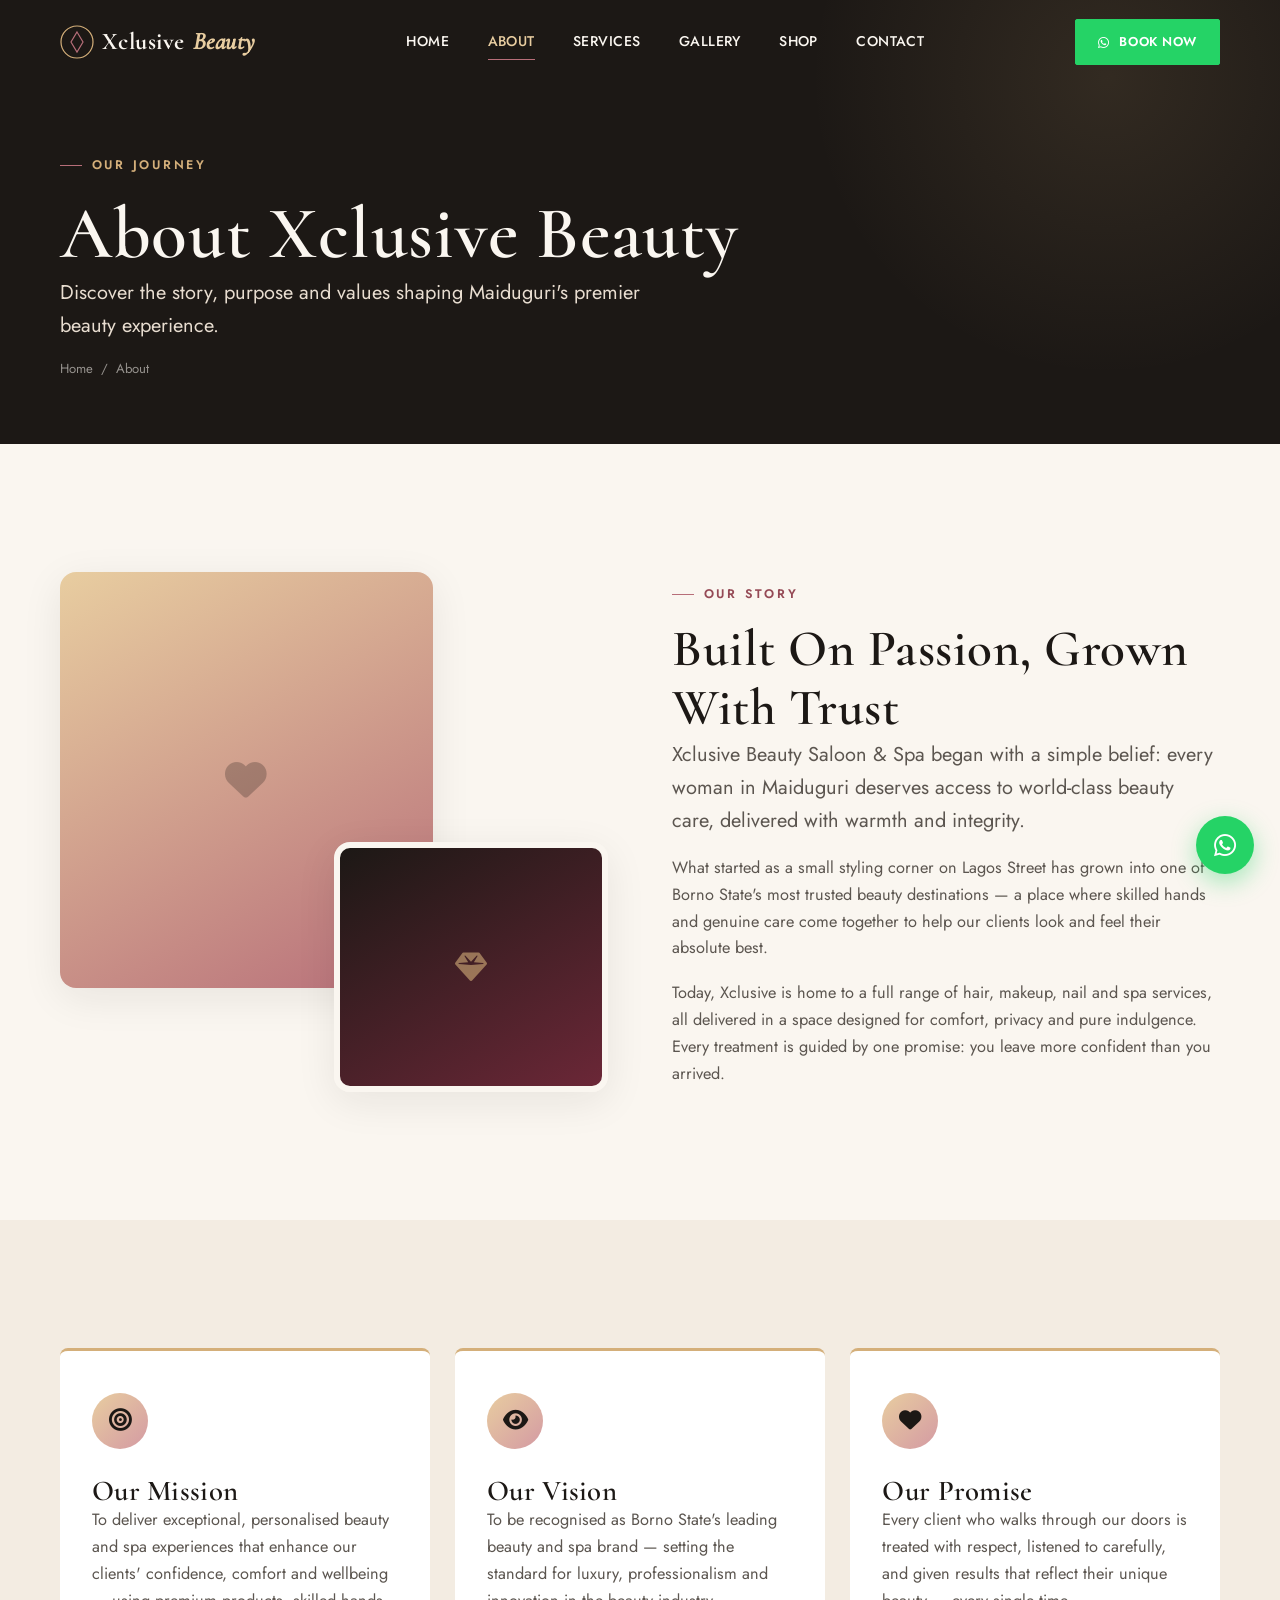
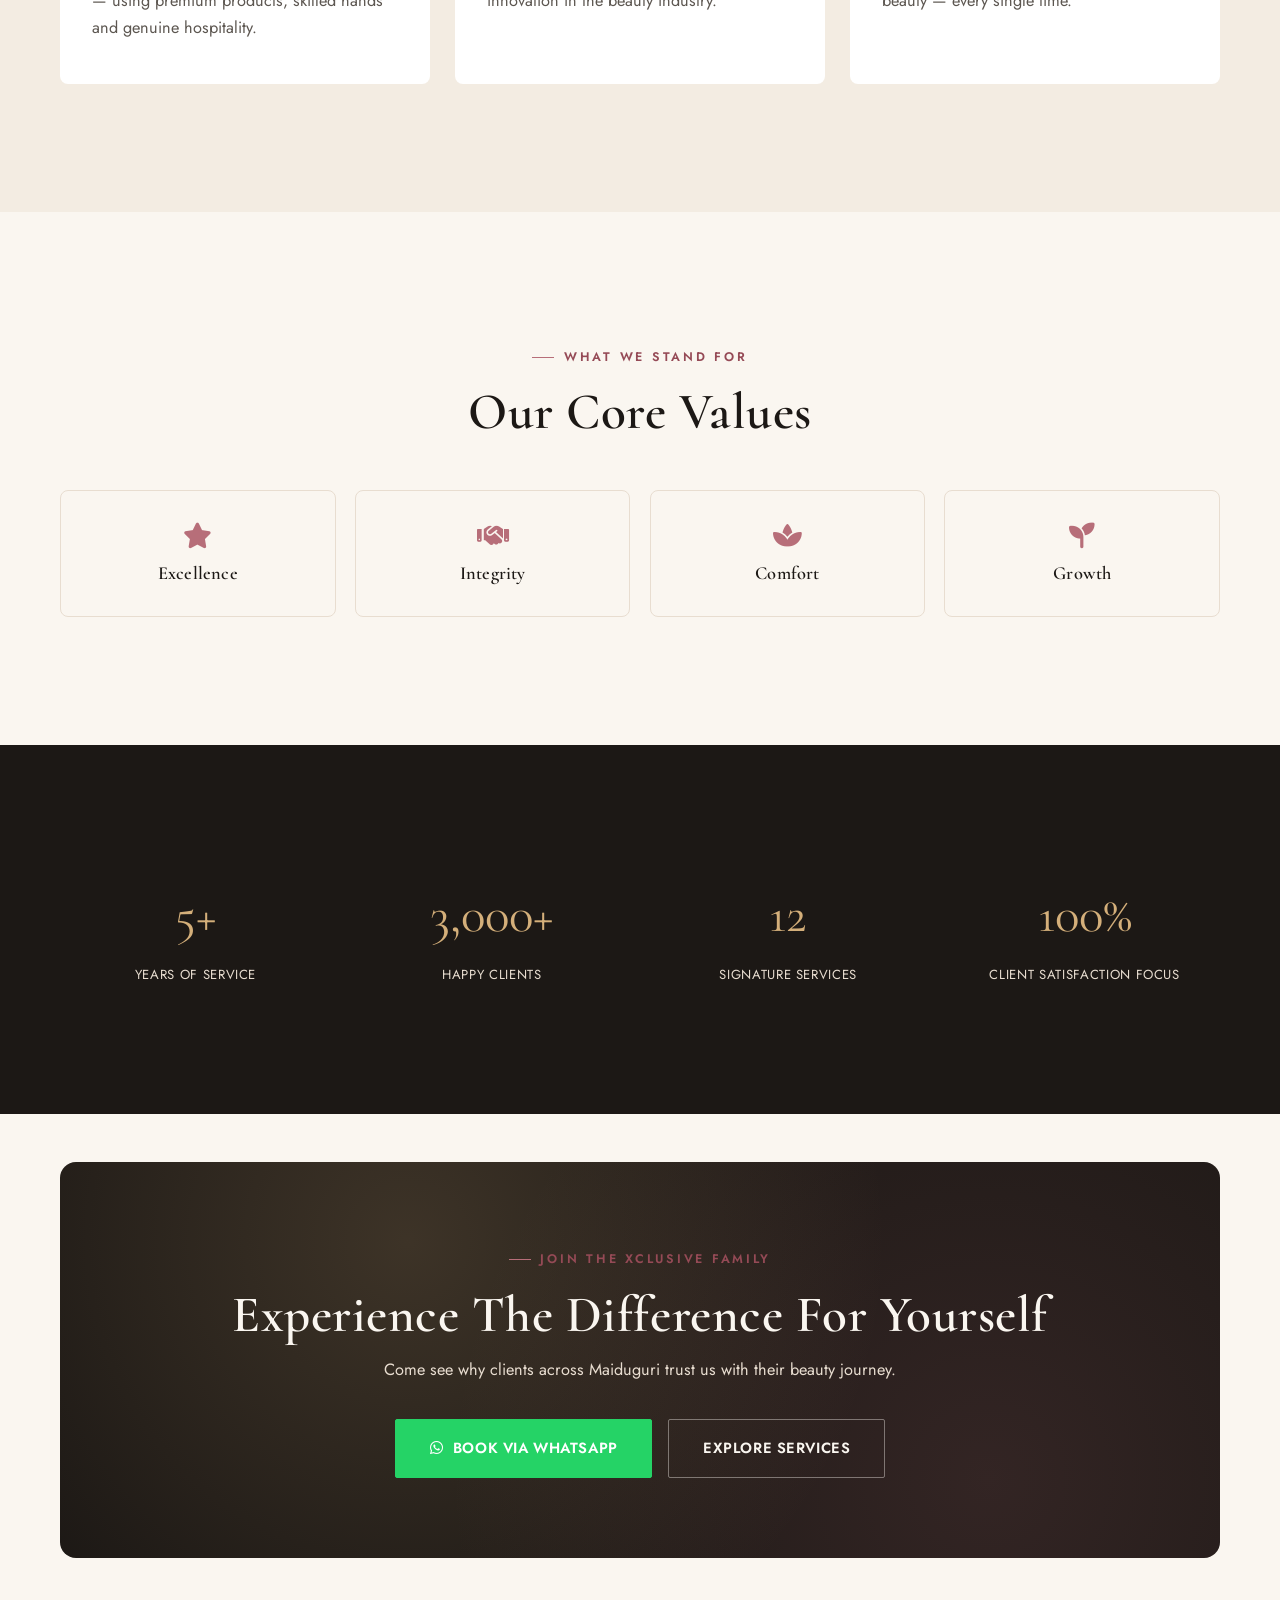
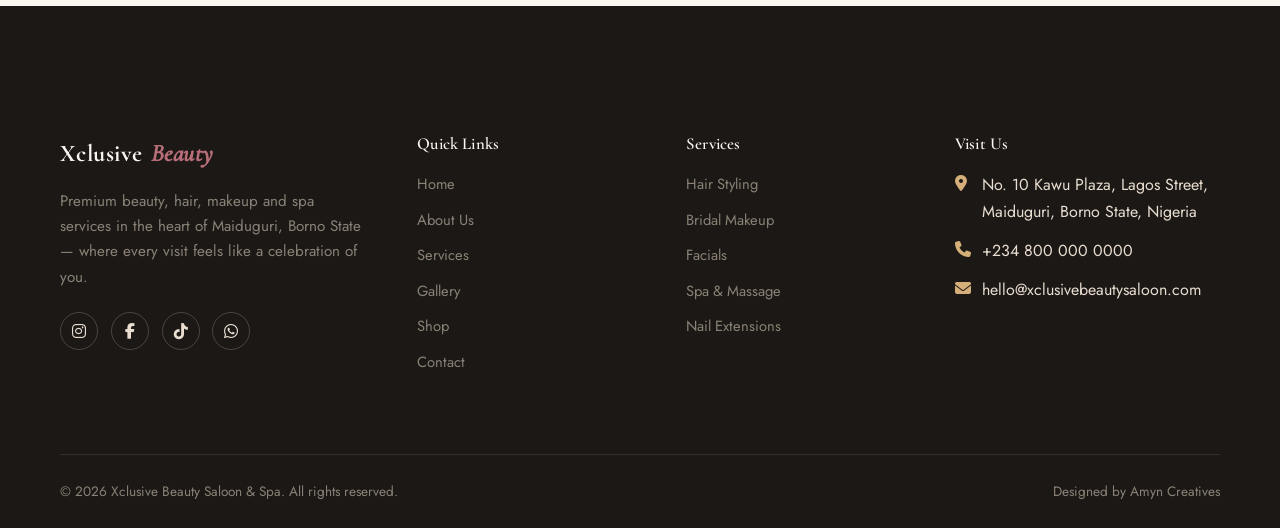
==== commit c3420e97: "Add files via upload" ====
--- a/about.html
+++ b/about.html
@@ -65,7 +65,7 @@
     <a href="contact.html">Contact</a>
     <div class="mobile-cta">
       <a href="#" class="btn btn-whatsapp btn-block" data-wa-book="">
-        <i class="fa-brands fa-whatsapp"></i> Book Via WhatsApp
+        <i class="fa-brands fa-whatsapp"></i> WhatsApp
       </a>
     </div>
   </nav>
@@ -254,7 +254,7 @@
 
       <div class="footer-bottom">
         <span>&copy; <span data-year></span> Xclusive Beauty Saloon & Spa. All rights reserved.</span>
-        <span>Designed by Amyn Pixels</span>
+        <span>Designed by Amyn Creatives</span>
       </div>
     </div>
   </footer>
--- a/assets/css/style.css
+++ b/assets/css/style.css
@@ -610,6 +610,8 @@
   border-bottom: 1px solid rgba(250,246,240,0.1);
 }
 
+.footer-grid > * { min-width: 0; }
+
 @media (min-width: 768px) {
   .footer-grid { grid-template-columns: 1.4fr 1fr 1fr 1.2fr; }
 }
@@ -638,7 +640,9 @@
   align-items: flex-start;
 }
 
-.footer-col .contact-item i { color: var(--soft-gold); margin-top: 3px; width: 16px; }
+.footer-col .contact-item span { min-width: 0; overflow-wrap: anywhere; }
+
+.footer-col .contact-item i { color: var(--soft-gold); margin-top: 3px; width: 16px; flex-shrink: 0; }
 
 .social-row { display: flex; gap: 0.8rem; margin-top: 1.4rem; }
 
@@ -783,7 +787,7 @@
 
 .hero-stats {
   display: flex;
-  gap: 1.8rem 2.2rem;
+  gap: 1.2rem 1.2rem;
   margin-top: 3rem;
   flex-wrap: wrap;
 }
@@ -812,6 +816,7 @@
 }
 
 .hero-visual {
+  display: flex;
   position: relative;
   height: 420px;
 }
@@ -826,8 +831,8 @@
 }
 
 .hero-frame.main {
-  width: 78%;
-  height: 88%;
+  width: 98%;
+  height: 98%;
   top: 0;
   right: 0;
 }
@@ -1540,6 +1545,8 @@
   gap: 2.5rem;
 }
 
+.contact-grid > * { min-width: 0; }
+
 @media (min-width: 960px) { .contact-grid { grid-template-columns: 0.9fr 1.1fr; gap: 3.5rem; } }
 
 .contact-info-card {
@@ -1570,8 +1577,10 @@
   flex-shrink: 0;
 }
 
+.contact-info-row > div { min-width: 0; }
+
 .contact-info-row .label-sm { font-size: 0.78rem; text-transform: uppercase; letter-spacing: 0.05em; color: var(--ink-faint); margin-bottom: 0.2rem; }
-.contact-info-row .value { font-size: 0.98rem; color: var(--cream); }
+.contact-info-row .value { font-size: 0.98rem; color: var(--cream); overflow-wrap: anywhere; }
 
 .contact-hours { margin-top: 1.8rem; }
 .contact-hours .hours-row {
